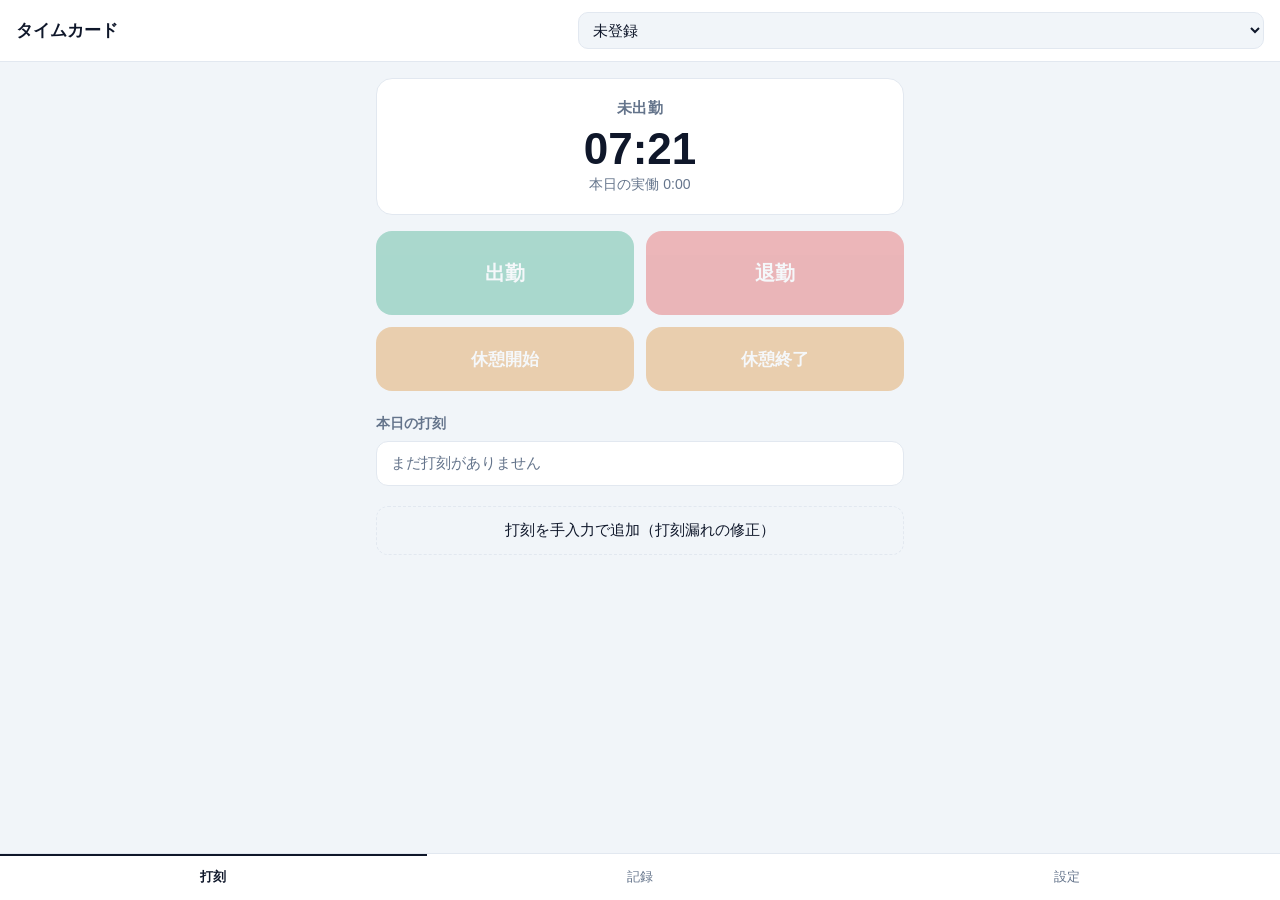
==== index.html @ 18d7dbf8 "スマホ向けタイムカードPWAを追加 サーバー不要・オフライン動作のタイムカードアプリ。ホーム画面に追加すると アプリとして起動し、圏外でも打刻できる。  - 出勤/退勤/休憩開始/休憩終了の打刻（状態" ====
<!DOCTYPE html>
<html lang="ja">
<head>
<meta charset="utf-8">
<meta name="viewport" content="width=device-width, initial-scale=1, viewport-fit=cover">
<meta name="theme-color" content="#0f172a">
<meta name="apple-mobile-web-app-capable" content="yes">
<meta name="apple-mobile-web-app-status-bar-style" content="black-translucent">
<meta name="apple-mobile-web-app-title" content="タイムカード">
<title>タイムカード</title>
<link rel="manifest" href="manifest.webmanifest">
<link rel="apple-touch-icon" href="icons/icon-192.png">
<link rel="icon" href="icons/icon-192.png">
<link rel="stylesheet" href="css/style.css">
</head>
<body>
<header class="appbar">
  <h1>タイムカード</h1>
  <select id="staffSelect" aria-label="スタッフ選択"></select>
</header>

<main>
  <!-- 打刻画面 -->
  <section id="view-punch" class="view">
    <div class="status-card" id="statusCard">
      <div class="status-label" id="statusLabel">未出勤</div>
      <div class="status-clock" id="statusClock">--:--</div>
      <div class="status-sub" id="statusSub">本日の実働 0:00</div>
    </div>

    <div class="btn-grid">
      <button class="punch-btn in"    data-type="in">出勤</button>
      <button class="punch-btn out"   data-type="out">退勤</button>
      <button class="punch-btn bstart" data-type="bstart">休憩開始</button>
      <button class="punch-btn bend"  data-type="bend">休憩終了</button>
    </div>

    <h2 class="section-title">本日の打刻</h2>
    <ul class="punch-list" id="todayPunches"></ul>
    <button class="ghost-btn" id="manualBtn">打刻を手入力で追加（打刻漏れの修正）</button>
  </section>

  <!-- 記録画面 -->
  <section id="view-log" class="view hidden">
    <div class="month-nav">
      <button id="prevMonth" aria-label="前の月">‹</button>
      <span id="monthLabel"></span>
      <button id="nextMonth" aria-label="次の月">›</button>
    </div>
    <div class="summary-card">
      <div><span>出勤日数</span><strong id="sumDays">0 日</strong></div>
      <div><span>実働合計</span><strong id="sumWork">0:00</strong></div>
      <div><span>休憩合計</span><strong id="sumBreak">0:00</strong></div>
      <div><span>集計後</span><strong id="sumRounded">0:00</strong></div>
    </div>
    <ul class="day-list" id="dayList"></ul>
    <button class="ghost-btn" id="csvBtn">この月をCSV書き出し</button>
  </section>

  <!-- 設定画面 -->
  <section id="view-settings" class="view hidden">
    <h2 class="section-title">スタッフ</h2>
    <ul class="staff-list" id="staffList"></ul>
    <div class="row">
      <input id="newStaffName" type="text" placeholder="氏名を入力" autocomplete="off">
      <button id="addStaffBtn">追加</button>
    </div>

    <h2 class="section-title">月合計の端数処理</h2>
    <select id="roundingSelect">
      <option value="none">1分単位（端数処理しない）</option>
      <option value="m30">月合計を30分単位で四捨五入</option>
    </select>
    <p class="note">
      1日ごとの切り捨ては労働基準法上認められません。月の合計時間についてのみ、
      30分未満を切り捨て・30分以上を切り上げる処理が認められています（昭63.3.14 基発第150号）。
      日別の表示は常に1分単位の実績を出します。
    </p>

    <h2 class="section-title">データ</h2>
    <p class="note">
      記録はこの端末のブラウザ内にのみ保存されます。機種変更・ブラウザのデータ削除で消えるため、
      月末など区切りごとにバックアップを取ってください。
    </p>
    <div class="row">
      <button id="backupBtn">バックアップ書き出し</button>
      <button id="restoreBtn">復元</button>
    </div>
    <input type="file" id="restoreFile" accept="application/json" hidden>
    <p class="note" id="versionNote"></p>
  </section>
</main>

<nav class="tabbar">
  <button class="tab active" data-view="punch">打刻</button>
  <button class="tab" data-view="log">記録</button>
  <button class="tab" data-view="settings">設定</button>
</nav>

<!-- 手入力ダイアログ -->
<dialog id="manualDialog">
  <form method="dialog" id="manualForm">
    <h3>打刻を手入力</h3>
    <label>種別
      <select id="manualType">
        <option value="in">出勤</option>
        <option value="out">退勤</option>
        <option value="bstart">休憩開始</option>
        <option value="bend">休憩終了</option>
      </select>
    </label>
    <label>日付<input type="date" id="manualDate" required></label>
    <label>時刻<input type="time" id="manualTime" required></label>
    <label>理由（任意）<input type="text" id="manualNote" placeholder="例: 打刻忘れ"></label>
    <div class="dialog-actions">
      <button value="cancel">キャンセル</button>
      <button value="ok" id="manualOk">追加</button>
    </div>
  </form>
</dialog>

<div class="toast" id="toast" role="status" aria-live="polite"></div>

<script src="js/store.js"></script>
<script src="js/calc.js"></script>
<script src="js/app.js"></script>
</body>
</html>
---- css/style.css ----
:root {
  --bg: #f1f5f9;
  --surface: #ffffff;
  --text: #0f172a;
  --muted: #64748b;
  --border: #e2e8f0;
  --accent: #0f172a;
  --in: #059669;
  --out: #dc2626;
  --brk: #d97706;
  --safe-bottom: env(safe-area-inset-bottom, 0px);
}
@media (prefers-color-scheme: dark) {
  :root {
    --bg: #0b1220;
    --surface: #111c30;
    --text: #e8eefc;
    --muted: #94a3b8;
    --border: #1f2c45;
    --accent: #e8eefc;
    --in: #10b981;
    --out: #f87171;
    --brk: #fbbf24;
  }
}
* { box-sizing: border-box; -webkit-tap-highlight-color: transparent; }
html, body { margin: 0; padding: 0; }
body {
  background: var(--bg);
  color: var(--text);
  font-family: -apple-system, BlinkMacSystemFont, "Hiragino Sans", "Noto Sans JP", sans-serif;
  padding-bottom: calc(64px + var(--safe-bottom));
  overscroll-behavior-y: contain;
}
.appbar {
  position: sticky; top: 0; z-index: 10;
  display: flex; align-items: center; justify-content: space-between; gap: 12px;
  padding: max(12px, env(safe-area-inset-top)) 16px 12px;
  background: var(--surface); border-bottom: 1px solid var(--border);
}
.appbar h1 { font-size: 17px; margin: 0; font-weight: 700; }
.appbar select {
  max-width: 55%; padding: 8px 10px; font-size: 15px;
  border: 1px solid var(--border); border-radius: 10px;
  background: var(--bg); color: var(--text);
}
main { padding: 16px; max-width: 560px; margin: 0 auto; }
.view.hidden { display: none; }

.status-card {
  background: var(--surface); border: 1px solid var(--border); border-radius: 16px;
  padding: 20px; text-align: center; margin-bottom: 16px;
}
.status-label { font-size: 15px; font-weight: 700; color: var(--muted); letter-spacing: .04em; }
.status-card.working .status-label { color: var(--in); }
.status-card.breaking .status-label { color: var(--brk); }
.status-clock { font-size: 44px; font-weight: 700; font-variant-numeric: tabular-nums; margin: 6px 0 2px; }
.status-sub { font-size: 14px; color: var(--muted); }

.btn-grid { display: grid; grid-template-columns: 1fr 1fr; gap: 12px; }
.punch-btn {
  min-height: 84px; border: none; border-radius: 16px;
  font-size: 20px; font-weight: 700; color: #fff; cursor: pointer;
  transition: transform .06s ease, opacity .15s ease;
}
.punch-btn:active { transform: scale(.97); }
.punch-btn.in { background: var(--in); }
.punch-btn.out { background: var(--out); }
.punch-btn.bstart, .punch-btn.bend { background: var(--brk); min-height: 64px; font-size: 17px; }
.punch-btn:disabled { opacity: .3; cursor: default; }

.section-title { font-size: 14px; color: var(--muted); margin: 24px 0 8px; font-weight: 700; }
.punch-list, .day-list, .staff-list { list-style: none; margin: 0; padding: 0; }
.punch-list li, .staff-list li {
  display: flex; align-items: center; gap: 10px;
  background: var(--surface); border: 1px solid var(--border); border-radius: 12px;
  padding: 12px 14px; margin-bottom: 8px; font-size: 15px;
}
.punch-list .t { font-variant-numeric: tabular-nums; font-weight: 700; min-width: 56px; }
.punch-list .kind { flex: 1; }
.punch-list .kind.in { color: var(--in); }
.punch-list .kind.out { color: var(--out); }
.punch-list .kind.bstart, .punch-list .kind.bend { color: var(--brk); }
.punch-list .tag { font-size: 11px; color: var(--muted); border: 1px solid var(--border); border-radius: 6px; padding: 2px 6px; }
.punch-list .del, .staff-list .del {
  background: none; border: none; color: var(--muted); font-size: 18px; cursor: pointer; padding: 4px 6px;
}
.empty { color: var(--muted); font-size: 14px; padding: 8px 2px; }

.ghost-btn {
  width: 100%; margin-top: 12px; padding: 14px;
  background: transparent; color: var(--text);
  border: 1px dashed var(--border); border-radius: 12px; font-size: 15px; cursor: pointer;
}
.month-nav {
  display: flex; align-items: center; justify-content: space-between;
  background: var(--surface); border: 1px solid var(--border); border-radius: 12px;
  padding: 8px 12px; margin-bottom: 12px; font-weight: 700;
}
.month-nav button { background: none; border: none; font-size: 24px; color: var(--text); padding: 0 16px; cursor: pointer; }
.summary-card {
  display: grid; grid-template-columns: 1fr 1fr; gap: 12px;
  background: var(--surface); border: 1px solid var(--border); border-radius: 16px;
  padding: 16px; margin-bottom: 16px;
}
.summary-card div { display: flex; flex-direction: column; gap: 2px; }
.summary-card span { font-size: 12px; color: var(--muted); }
.summary-card strong { font-size: 20px; font-variant-numeric: tabular-nums; }
.day-list li {
  background: var(--surface); border: 1px solid var(--border); border-radius: 12px;
  padding: 12px 14px; margin-bottom: 8px;
}
.day-row { display: flex; justify-content: space-between; align-items: baseline; gap: 8px; }
.day-date { font-weight: 700; font-size: 15px; }
.day-date .dow { font-size: 12px; color: var(--muted); margin-left: 4px; }
.day-work { font-size: 17px; font-weight: 700; font-variant-numeric: tabular-nums; }
.day-detail { font-size: 13px; color: var(--muted); margin-top: 4px; font-variant-numeric: tabular-nums; }
.day-warn { color: var(--out); font-size: 12px; margin-top: 4px; }

.row { display: flex; gap: 8px; margin-bottom: 8px; }
.row input[type="text"] { flex: 1; }
input[type="text"], input[type="date"], input[type="time"], select {
  padding: 12px; font-size: 16px; border: 1px solid var(--border);
  border-radius: 10px; background: var(--surface); color: var(--text); width: 100%;
}
button:not(.punch-btn):not(.tab):not(.ghost-btn):not(.del):not(.month-nav button) {
  padding: 12px 16px; font-size: 15px; border-radius: 10px;
  border: 1px solid var(--border); background: var(--surface); color: var(--text); cursor: pointer;
}
.note { font-size: 12.5px; color: var(--muted); line-height: 1.7; margin: 8px 0 0; }

.tabbar {
  position: fixed; left: 0; right: 0; bottom: 0; z-index: 10;
  display: flex; background: var(--surface); border-top: 1px solid var(--border);
  padding-bottom: var(--safe-bottom);
}
.tab {
  flex: 1; padding: 14px 0; background: none; border: none;
  font-size: 13px; color: var(--muted); cursor: pointer;
}
.tab.active { color: var(--text); font-weight: 700; box-shadow: inset 0 2px 0 var(--accent); }

dialog {
  border: none; border-radius: 16px; padding: 20px; width: min(92vw, 380px);
  background: var(--surface); color: var(--text);
}
dialog::backdrop { background: rgba(0,0,0,.5); }
dialog h3 { margin: 0 0 12px; font-size: 17px; }
dialog label { display: block; font-size: 13px; color: var(--muted); margin-bottom: 12px; }
dialog label > * { margin-top: 4px; }
.dialog-actions { display: flex; gap: 8px; justify-content: flex-end; }

.toast {
  position: fixed; left: 50%; bottom: calc(80px + var(--safe-bottom));
  transform: translateX(-50%) translateY(12px);
  background: var(--text); color: var(--bg);
  padding: 12px 20px; border-radius: 999px; font-size: 14px; font-weight: 700;
  opacity: 0; pointer-events: none; transition: opacity .2s, transform .2s; z-index: 50;
}
.toast.show { opacity: 1; transform: translateX(-50%) translateY(0); }
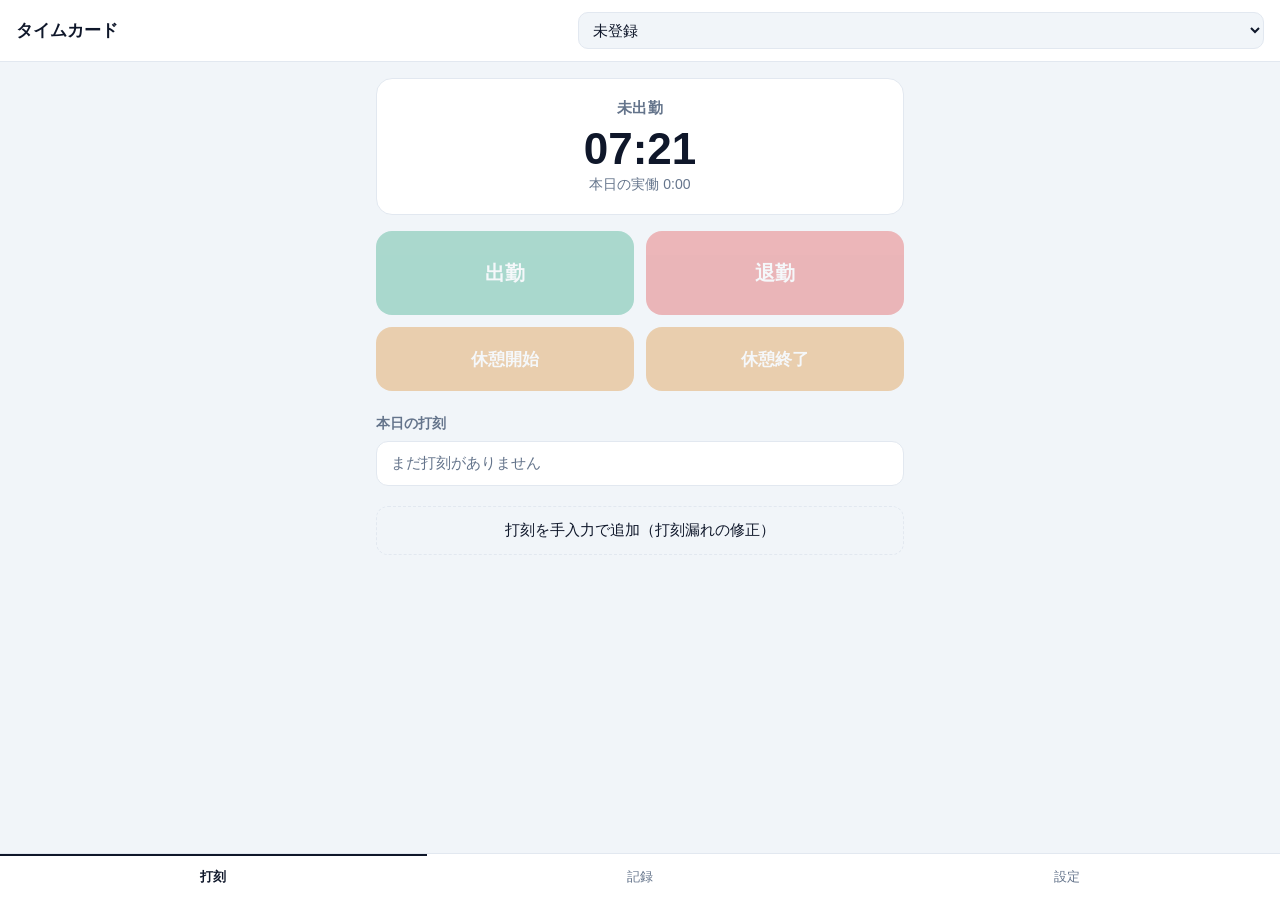
==== commit 644be7d4: "後日の打刻修正・削除・復元に対応 月末の締め作業で「先週の退勤時刻が実績と違う」と気づいたときに直せる 手段がなかった（追加はできるが、過去日の削除・時刻修正ができず、 誤った打刻が残って集計が狂う）" ====
--- a/index.html
+++ b/index.html
@@ -53,6 +53,7 @@
       <div><span>休憩合計</span><strong id="sumBreak">0:00</strong></div>
       <div><span>集計後</span><strong id="sumRounded">0:00</strong></div>
     </div>
+    <p class="note">日付をタップすると、その日の打刻を修正・削除できます。</p>
     <ul class="day-list" id="dayList"></ul>
     <button class="ghost-btn" id="csvBtn">この月をCSV書き出し</button>
   </section>
@@ -119,6 +120,29 @@
   </form>
 </dialog>
 
+<!-- 打刻の修正ダイアログ -->
+<dialog id="editDialog">
+  <form method="dialog" id="editForm">
+    <h3>打刻を修正</h3>
+    <p class="note" id="editOrig"></p>
+    <label>種別
+      <select id="editType">
+        <option value="in">出勤</option>
+        <option value="out">退勤</option>
+        <option value="bstart">休憩開始</option>
+        <option value="bend">休憩終了</option>
+      </select>
+    </label>
+    <label>日付<input type="date" id="editDate" required></label>
+    <label>時刻<input type="time" id="editTime" required></label>
+    <label>修正理由<input type="text" id="editReason" placeholder="例: 退勤打刻忘れのため実績に修正"></label>
+    <div class="dialog-actions">
+      <button value="cancel">キャンセル</button>
+      <button value="ok" id="editOk">保存</button>
+    </div>
+  </form>
+</dialog>
+
 <div class="toast" id="toast" role="status" aria-live="polite"></div>
 
 <script src="js/store.js"></script>
--- a/css/style.css
+++ b/css/style.css
@@ -72,12 +72,15 @@
 .section-title { font-size: 14px; color: var(--muted); margin: 24px 0 8px; font-weight: 700; }
 .punch-list, .day-list, .staff-list { list-style: none; margin: 0; padding: 0; }
 .punch-list li, .staff-list li {
-  display: flex; align-items: center; gap: 10px;
+  display: flex; flex-wrap: wrap; align-items: center; gap: 10px;
   background: var(--surface); border: 1px solid var(--border); border-radius: 12px;
   padding: 12px 14px; margin-bottom: 8px; font-size: 15px;
 }
 .punch-list .t { font-variant-numeric: tabular-nums; font-weight: 700; min-width: 56px; }
-.punch-list .kind { flex: 1; }
+.punch-list .kind { flex: 0 0 auto; white-space: nowrap; }
+.spacer { flex: 1 1 auto; }
+.tags { flex-basis: 100%; display: flex; flex-wrap: wrap; gap: 6px; }
+.tags .tag { white-space: normal; overflow-wrap: anywhere; }
 .punch-list .kind.in { color: var(--in); }
 .punch-list .kind.out { color: var(--out); }
 .punch-list .kind.bstart, .punch-list .kind.bend { color: var(--brk); }
@@ -158,3 +161,33 @@
   opacity: 0; pointer-events: none; transition: opacity .2s, transform .2s; z-index: 50;
 }
 .toast.show { opacity: 1; transform: translateX(-50%) translateY(0); }
+
+/* ---- 日別の打刻修正パネル ---- */
+.day-list li.expandable { cursor: pointer; }
+.day-list li.open { border-color: var(--muted); }
+.day-toggle { font-size: 12px; color: var(--muted); margin-top: 6px; }
+.day-edit { margin-top: 12px; border-top: 1px solid var(--border); padding-top: 12px; }
+.edit-row {
+  display: flex; flex-wrap: wrap; align-items: center; gap: 8px;
+  padding: 10px 0; font-size: 15px; border-bottom: 1px dashed var(--border);
+}
+.edit-row:last-of-type { border-bottom: none; }
+.edit-row .t { font-variant-numeric: tabular-nums; font-weight: 700; min-width: 54px; }
+.edit-row .kind { flex: 0 0 auto; white-space: nowrap; }
+.edit-row .kind.in { color: var(--in); }
+.edit-row .kind.out { color: var(--out); }
+.edit-row .kind.bstart, .edit-row .kind.bend { color: var(--brk); }
+.edit-row .tag { font-size: 11px; color: var(--muted); border: 1px solid var(--border); border-radius: 6px; padding: 3px 6px; }
+.edit-row .act {
+  background: none; border: 1px solid var(--border); border-radius: 8px;
+  color: var(--text); font-size: 13px; padding: 6px 9px; cursor: pointer;
+}
+.edit-row.removed { opacity: .55; }
+.edit-row.removed .t, .edit-row.removed .kind { text-decoration: line-through; }
+.day-add {
+  width: 100%; margin-top: 10px; padding: 10px;
+  background: transparent; color: var(--text);
+  border: 1px dashed var(--border); border-radius: 10px; font-size: 14px; cursor: pointer;
+}
+.history { margin-top: 10px; font-size: 12px; color: var(--muted); line-height: 1.7; }
+.history strong { display: block; color: var(--text); font-size: 12px; margin-bottom: 4px; }
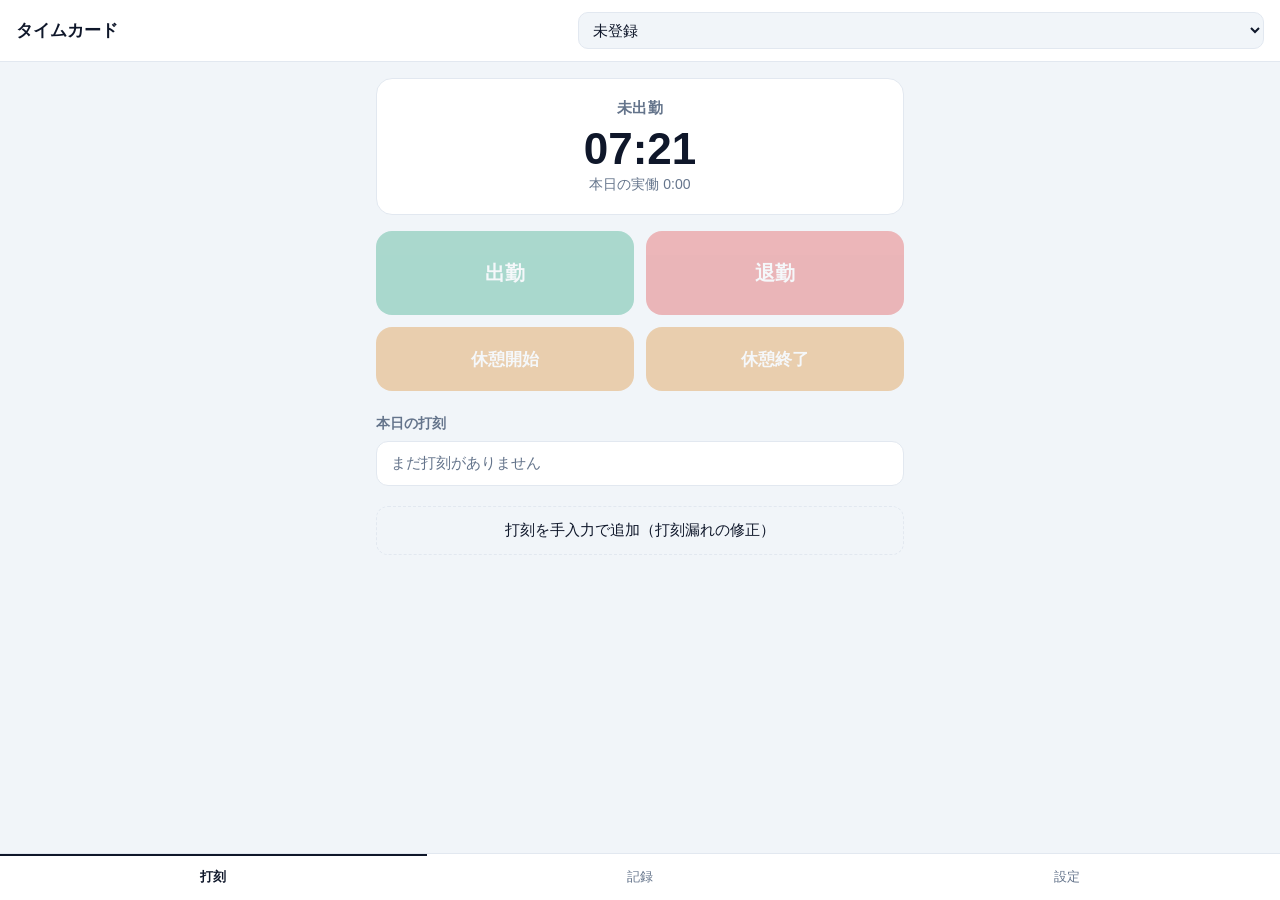
==== commit 6f3ac63d: "古い端末で起動できない問題を修正し、不具合を画面に表示する iOS 15.4 未満の端末で「スタッフ名を登録できず、操作もできない」状態に なる。structuredClone が未定義のため Sto" ====
--- a/index.html
+++ b/index.html
@@ -20,6 +20,9 @@
 </header>
 
 <main>
+  <!-- 起動時の不具合を画面上で見えるようにする（スマホではコンソールを見られないため） -->
+  <div class="banner hidden" id="banner" role="alert"></div>
+
   <!-- 打刻画面 -->
   <section id="view-punch" class="view">
     <div class="status-card" id="statusCard">
--- a/css/style.css
+++ b/css/style.css
@@ -191,3 +191,24 @@
 }
 .history { margin-top: 10px; font-size: 12px; color: var(--muted); line-height: 1.7; }
 .history strong { display: block; color: var(--text); font-size: 12px; margin-bottom: 4px; }
+
+/* ---- 不具合の通知バナー ---- */
+.banner {
+  background: #fee2e2; color: #7f1d1d; border: 1px solid #fca5a5;
+  border-radius: 12px; padding: 12px 14px; margin-bottom: 14px;
+  font-size: 13.5px; line-height: 1.7; overflow-wrap: anywhere;
+}
+.banner.warn { background: #fef3c7; color: #78350f; border-color: #fcd34d; }
+.banner.hidden { display: none; }
+@media (prefers-color-scheme: dark) {
+  :root:not([data-theme="light"]) .banner { background: #3b1113; color: #fecaca; border-color: #7f1d1d; }
+  :root:not([data-theme="light"]) .banner.warn { background: #3a2a06; color: #fde68a; border-color: #92400e; }
+}
+
+/* dialog 非対応（iOS 15.4 未満）向けのフォールバック表示 */
+dialog.fallback[open] {
+  display: block; position: fixed; z-index: 100;
+  top: 8%; left: 50%; transform: translateX(-50%);
+  max-height: 84vh; overflow-y: auto;
+  box-shadow: 0 12px 48px rgba(0,0,0,.45);
+}
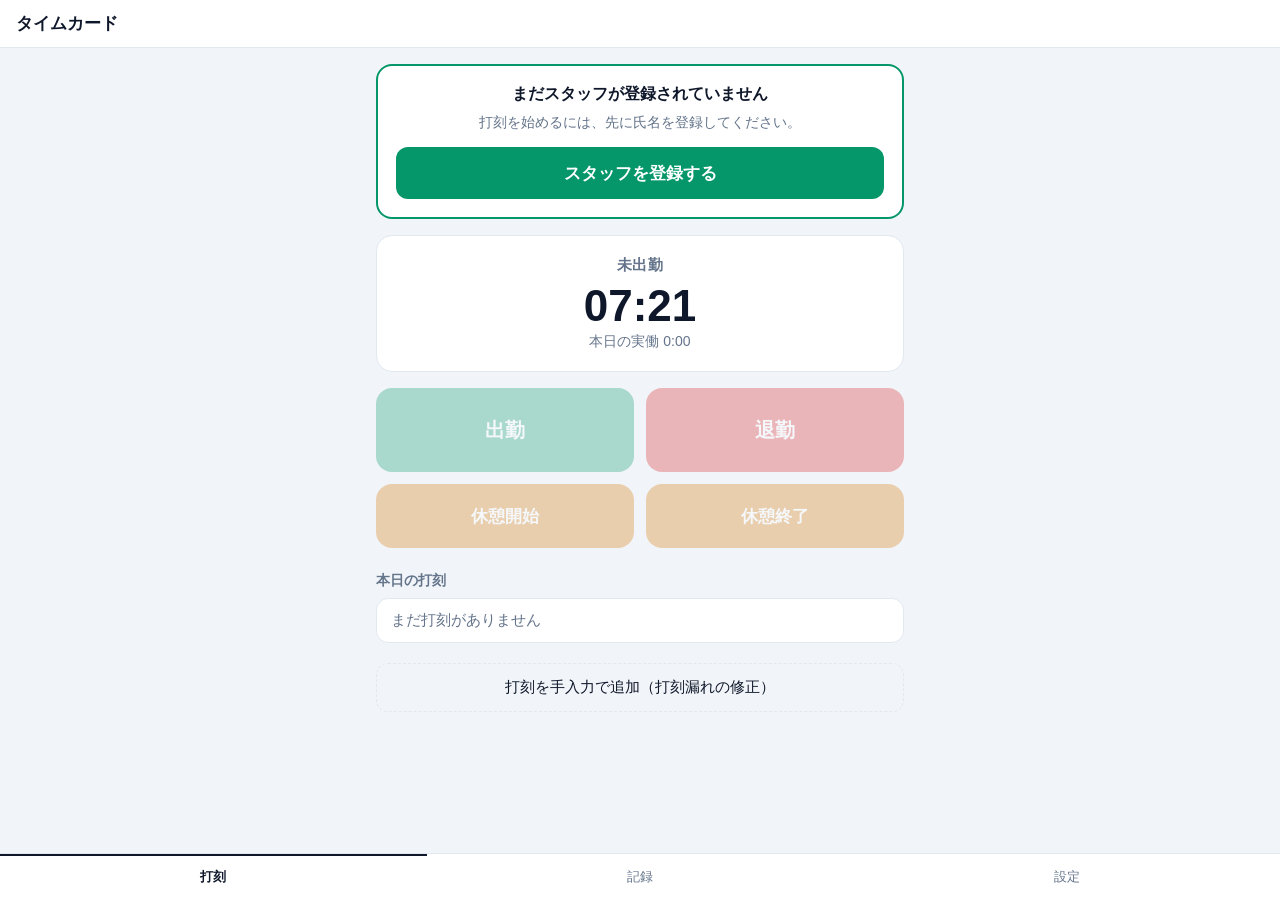
==== commit cecbe718: "初回起動時にスタッフ登録へ誘導する 初めて開いたとき、画面上部の「未登録」と表示されたドロップダウンが 登録欄に見えるが、そこは切り替え専用で新規登録はできない。登録は 「設定」タブの中にあり、その案" ====
--- a/index.html
+++ b/index.html
@@ -25,6 +25,13 @@
 
   <!-- 打刻画面 -->
   <section id="view-punch" class="view">
+    <!-- 初回起動時の案内。これが無いと、上部のドロップダウンが登録欄に見えて行き止まりになる -->
+    <div class="setup-card hidden" id="setupCard">
+      <strong>まだスタッフが登録されていません</strong>
+      <p>打刻を始めるには、先に氏名を登録してください。</p>
+      <button id="goSetupBtn">スタッフを登録する</button>
+    </div>
+
     <div class="status-card" id="statusCard">
       <div class="status-label" id="statusLabel">未出勤</div>
       <div class="status-clock" id="statusClock">--:--</div>
@@ -66,9 +73,11 @@
     <h2 class="section-title">スタッフ</h2>
     <ul class="staff-list" id="staffList"></ul>
     <div class="row">
-      <input id="newStaffName" type="text" placeholder="氏名を入力" autocomplete="off">
+      <input id="newStaffName" type="text" placeholder="氏名を入力" autocomplete="off"
+             enterkeyhint="done" autocapitalize="off">
       <button id="addStaffBtn">追加</button>
     </div>
+    <p class="note">入力後、キーボードの確定キーでも追加できます。</p>
 
     <h2 class="section-title">月合計の端数処理</h2>
     <select id="roundingSelect">
--- a/css/style.css
+++ b/css/style.css
@@ -212,3 +212,18 @@
   max-height: 84vh; overflow-y: auto;
   box-shadow: 0 12px 48px rgba(0,0,0,.45);
 }
+
+/* ---- 初回起動時のスタッフ登録への案内 ---- */
+.setup-card {
+  background: var(--surface); border: 2px solid var(--in); border-radius: 16px;
+  padding: 18px; margin-bottom: 16px; text-align: center;
+}
+.setup-card strong { display: block; font-size: 16px; margin-bottom: 6px; }
+.setup-card p { margin: 0 0 14px; font-size: 14px; color: var(--muted); line-height: 1.6; }
+/* 汎用ボタン指定より詳細度を上げないと打ち消される */
+.setup-card #goSetupBtn {
+  width: 100%; min-height: 52px; border: none; border-radius: 12px;
+  background: var(--in); color: #fff; font-size: 17px; font-weight: 700; cursor: pointer;
+}
+.setup-card.hidden { display: none; }
+.appbar select.hidden { display: none; }
